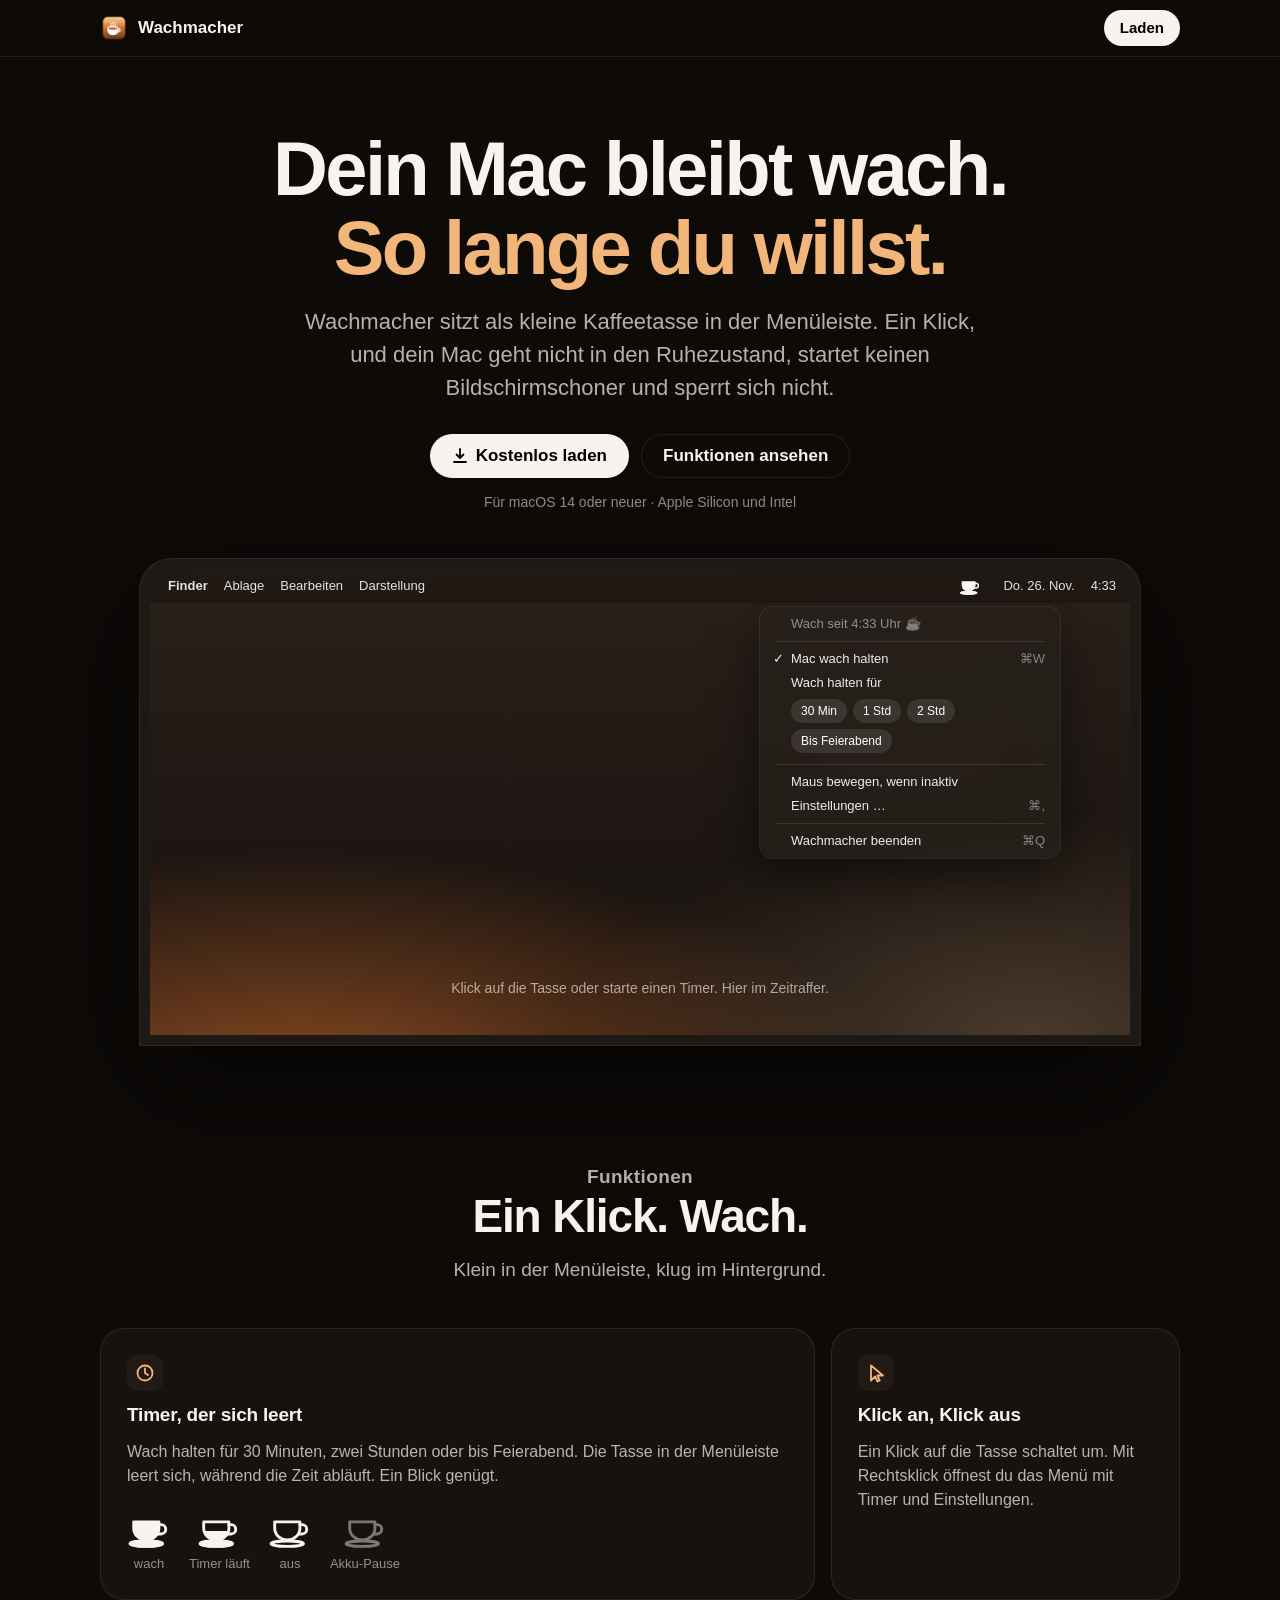
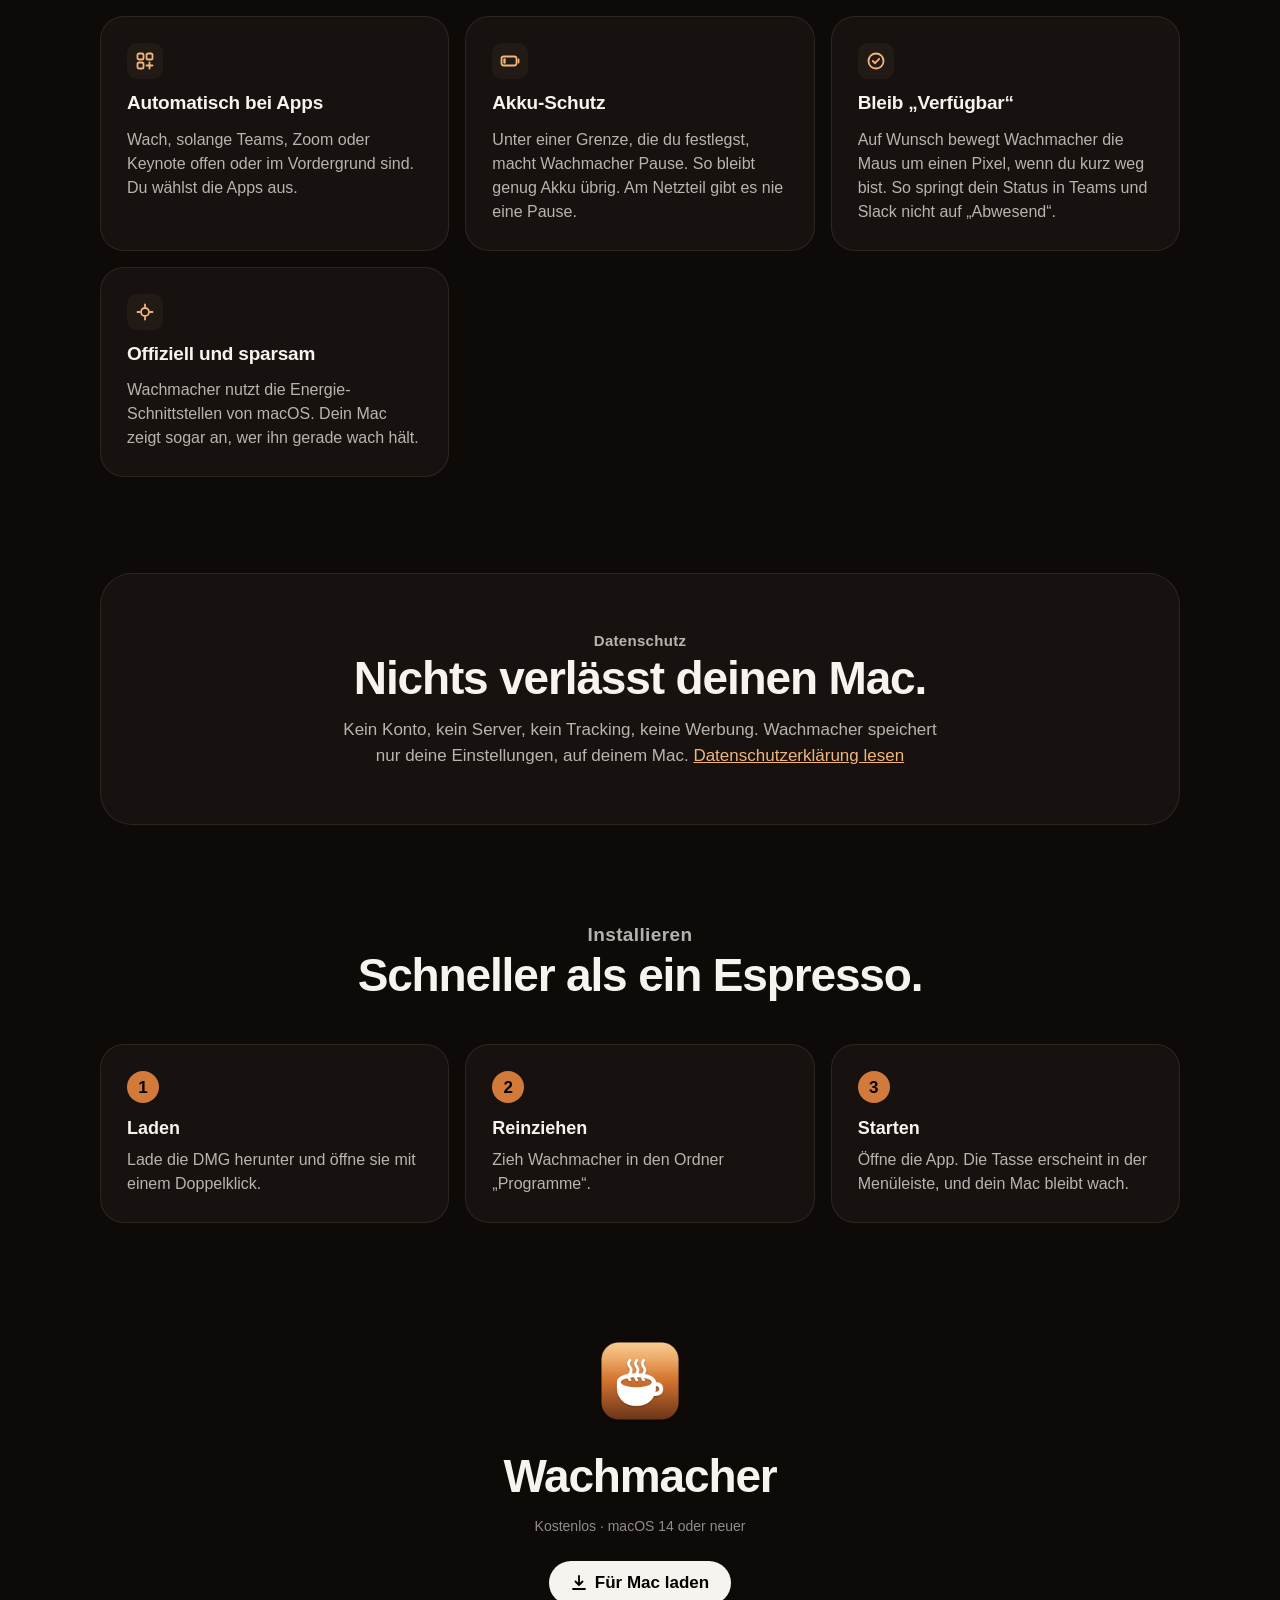
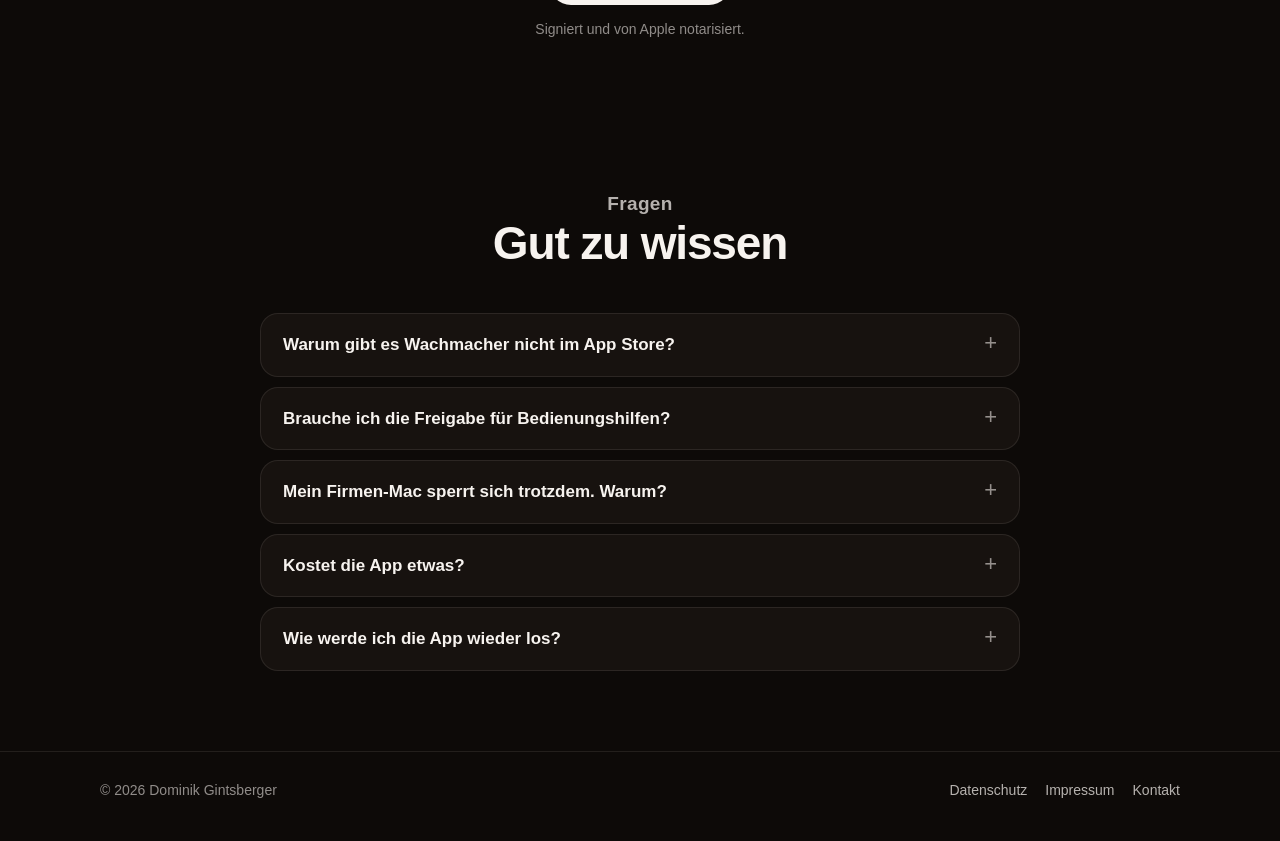
==== index.html @ 4bf49060 "feat: add notarized DMG release and website (#3) - scripts/release.sh: tests, universal build, Devel" ====
<!doctype html>
<html lang="de">
<head>
  <meta charset="utf-8">
  <meta name="viewport" content="width=device-width, initial-scale=1">
  <title>Wachmacher</title>
  <meta name="description" content="Wachmacher hält deinen Mac wach: kein Bildschirmschoner, keine Sperre. Mit Timer, Akku-Schutz und automatisch bei Teams, Zoom oder Keynote.">
  <meta property="og:title" content="Wachmacher">
  <meta property="og:description" content="Dein Mac bleibt wach. Kostenlos für macOS.">
  <meta property="og:image" content="assets/icon-512.png">
  <meta name="theme-color" content="#0d0a08">
  <link rel="icon" href="assets/icon-64.png">
  <link rel="apple-touch-icon" href="assets/icon-180.png">
  <link rel="stylesheet" href="style.css">
</head>
<body>
  <nav class="nav" aria-label="Hauptnavigation">
    <div class="wrap">
      <a class="brand" href="#top"><img src="assets/icon-64.png" alt=""> Wachmacher</a>
      <a class="button small" href="download.html">Laden</a>
    </div>
  </nav>

  <main id="top">
    <header class="hero">
      <div class="wrap">
        <h1>Dein Mac bleibt wach.<br><span>So lange du willst.</span></h1>
        <p class="lead">Wachmacher sitzt als kleine Kaffeetasse in der Menüleiste. Ein Klick, und dein Mac geht nicht in den Ruhezustand, startet keinen Bildschirmschoner und sperrt sich nicht.</p>
        <div class="cta">
          <a class="button" href="download.html">
            <svg width="16" height="16" viewBox="0 0 16 16" aria-hidden="true"><path d="M8 1v9m0 0L4.5 6.5M8 10l3.5-3.5M2 14h12" stroke="currentColor" stroke-width="1.8" fill="none" stroke-linecap="round" stroke-linejoin="round"/></svg>
            Kostenlos laden
          </a>
          <a class="button secondary" href="#funktionen">Funktionen ansehen</a>
        </div>
        <p class="meta">Für macOS 14 oder neuer · Apple Silicon und Intel</p>

        <div class="screen" aria-label="Vorschau: Wachmacher in der Menüleiste eines Mac">
          <div class="menubar">
            <div class="left" aria-hidden="true"><b>Finder</b><span class="hide-sm">Ablage</span><span class="hide-sm">Bearbeiten</span><span class="hide-sm">Darstellung</span></div>
            <div class="right">
              <button class="cup-button" id="cup" type="button" aria-label="Wachmacher ein- oder ausschalten" aria-pressed="true">
                <svg width="22" height="18" viewBox="0 0 24 20" aria-hidden="true">
                  <defs><clipPath id="cup-clip"><rect class="cup-level" id="cup-level" x="0" y="0" width="24" height="20"/></clipPath></defs>
                  <g fill="none" stroke="currentColor" stroke-width="1.6" stroke-linejoin="round" stroke-linecap="round">
                    <path d="M3.5 5.5h14V9a7 6.5 0 0 1-14 0z"/><path d="M17.5 7h1.2a2.6 2.6 0 0 1 0 5.2h-1.8"/><ellipse cx="10.5" cy="17.6" rx="9" ry="1.5"/>
                  </g>
                  <g id="cup-fill" fill="currentColor">
                    <path clip-path="url(#cup-clip)" d="M3.5 5.5h14V9a7 6.5 0 0 1-14 0z"/><ellipse cx="10.5" cy="17.6" rx="9.8" ry="2.3"/>
                  </g>
                </svg>
              </button>
              <span class="hide-sm" aria-hidden="true">Do. 26. Nov.</span><span aria-hidden="true" id="clock">9:41</span>
            </div>
          </div>

          <div class="mac-menu" role="group" aria-label="Menü von Wachmacher">
            <div class="row status" id="status" role="status">Wach seit 9:41 Uhr ☕️</div>
            <hr>
            <button class="row" type="button" id="toggle"><span class="check" id="toggle-check">✓</span>Mac wach halten<span class="key">⌘W</span></button>
            <div class="row sub">Wach halten für</div>
            <div class="chips">
              <button class="chip" type="button" data-minutes="30">30 Min</button>
              <button class="chip" type="button" data-minutes="60">1 Std</button>
              <button class="chip" type="button" data-minutes="120">2 Std</button>
              <button class="chip" type="button" data-minutes="0">Bis Feierabend</button>
            </div>
            <hr>
            <button class="row" type="button" id="mouse"><span class="check" id="mouse-check"></span>Maus bewegen, wenn inaktiv</button>
            <button class="row" type="button" id="settings"><span class="check"></span>Einstellungen …<span class="key">⌘,</span></button>
            <hr>
            <button class="row" type="button" id="quit"><span class="check"></span>Wachmacher beenden<span class="key">⌘Q</span></button>
          </div>

          <p class="desk-hint">Klick auf die Tasse oder starte einen Timer. Hier im Zeitraffer.</p>
        </div>
      </div>
    </header>

    <section id="funktionen">
      <div class="wrap">
        <div class="section-head">
          <p class="eyebrow">Funktionen</p>
          <h2>Ein Klick. Wach.</h2>
          <p>Klein in der Menüleiste, klug im Hintergrund.</p>
        </div>

        <div class="grid">
          <article class="card wide">
            <div class="icon" aria-hidden="true"><svg width="20" height="20" viewBox="0 0 20 20" fill="none" stroke="currentColor" stroke-width="1.8" stroke-linecap="round"><circle cx="10" cy="10" r="7.5"/><path d="M10 5.5V10l3 2"/></svg></div>
            <h3>Timer, der sich leert</h3>
            <p>Wach halten für 30 Minuten, zwei Stunden oder bis Feierabend. Die Tasse in der Menüleiste leert sich, während die Zeit abläuft. Ein Blick genügt.</p>
            <div class="cups" aria-hidden="true">
              <figure><svg width="44" height="36" viewBox="0 0 24 20"><use href="#cup-outline"/><g fill="currentColor"><path d="M3.5 5.5h14V9a7 6.5 0 0 1-14 0z"/><ellipse cx="10.5" cy="17.6" rx="9.8" ry="2.3"/></g></svg><figcaption>wach</figcaption></figure>
              <figure><svg width="44" height="36" viewBox="0 0 24 20"><use href="#cup-outline"/><g fill="currentColor"><path clip-path="url(#half)" d="M3.5 5.5h14V9a7 6.5 0 0 1-14 0z"/><ellipse cx="10.5" cy="17.6" rx="9.8" ry="2.3"/></g></svg><figcaption>Timer läuft</figcaption></figure>
              <figure><svg width="44" height="36" viewBox="0 0 24 20"><use href="#cup-outline"/></svg><figcaption>aus</figcaption></figure>
              <figure><svg width="44" height="36" viewBox="0 0 24 20" opacity=".45"><use href="#cup-outline"/></svg><figcaption>Akku-Pause</figcaption></figure>
            </div>
          </article>
          <article class="card">
            <div class="icon" aria-hidden="true"><svg width="20" height="20" viewBox="0 0 20 20" fill="none" stroke="currentColor" stroke-width="1.8" stroke-linecap="round" stroke-linejoin="round"><path d="M5 2.5v15l4-4 2.5 5 2.2-1-2.4-5H17z"/></svg></div>
            <h3>Klick an, Klick aus</h3>
            <p>Ein Klick auf die Tasse schaltet um. Mit Rechtsklick öffnest du das Menü mit Timer und Einstellungen.</p>
          </article>
          <article class="card">
            <div class="icon" aria-hidden="true"><svg width="20" height="20" viewBox="0 0 20 20" fill="none" stroke="currentColor" stroke-width="1.8"><rect x="2.5" y="2.5" width="6" height="6" rx="1.6"/><rect x="11.5" y="2.5" width="6" height="6" rx="1.6"/><rect x="2.5" y="11.5" width="6" height="6" rx="1.6"/><path d="M14.5 11.5v6M11.5 14.5h6" stroke-linecap="round"/></svg></div>
            <h3>Automatisch bei Apps</h3>
            <p>Wach, solange Teams, Zoom oder Keynote offen oder im Vordergrund sind. Du wählst die Apps aus.</p>
          </article>
          <article class="card">
            <div class="icon" aria-hidden="true"><svg width="20" height="20" viewBox="0 0 20 20" fill="none" stroke="currentColor" stroke-width="1.8" stroke-linecap="round"><rect x="1.5" y="5.5" width="15" height="9" rx="2.2"/><path d="M18.5 8.5v3"/><path d="M4.5 8.5v3" stroke-width="2.4"/></svg></div>
            <h3>Akku-Schutz</h3>
            <p>Unter einer Grenze, die du festlegst, macht Wachmacher Pause. So bleibt genug Akku übrig. Am Netzteil gibt es nie eine Pause.</p>
          </article>
          <article class="card">
            <div class="icon" aria-hidden="true"><svg width="20" height="20" viewBox="0 0 20 20" fill="none" stroke="currentColor" stroke-width="1.8" stroke-linecap="round"><circle cx="10" cy="10" r="7.5"/><path d="m6.8 10 2.2 2.2 4.2-4.4"/></svg></div>
            <h3>Bleib „Verfügbar“</h3>
            <p>Auf Wunsch bewegt Wachmacher die Maus um einen Pixel, wenn du kurz weg bist. So springt dein Status in Teams und Slack nicht auf „Abwesend“.</p>
          </article>
          <article class="card">
            <div class="icon" aria-hidden="true"><svg width="20" height="20" viewBox="0 0 20 20" fill="none" stroke="currentColor" stroke-width="1.8" stroke-linecap="round"><path d="M10 2.5v2M10 15.5v2M2.5 10h2M15.5 10h2"/><circle cx="10" cy="10" r="4"/></svg></div>
            <h3>Offiziell und sparsam</h3>
            <p>Wachmacher nutzt die Energie-Schnittstellen von macOS. Dein Mac zeigt sogar an, wer ihn gerade wach hält.</p>
          </article>
        </div>
      </div>
    </section>

    <section>
      <div class="wrap">
        <div class="privacy">
          <p class="eyebrow">Datenschutz</p>
          <h2>Nichts verlässt deinen Mac.</h2>
          <p>Kein Konto, kein Server, kein Tracking, keine Werbung. Wachmacher speichert nur deine Einstellungen, auf deinem Mac. <a href="datenschutz.html">Datenschutzerklärung lesen</a></p>
        </div>
      </div>
    </section>

    <section id="download">
      <div class="wrap">
        <div class="section-head">
          <p class="eyebrow">Installieren</p>
          <h2>Schneller als ein Espresso.</h2>
        </div>
        <ol class="steps">
          <li><h3>Laden</h3><p>Lade die DMG herunter und öffne sie mit einem Doppelklick.</p></li>
          <li><h3>Reinziehen</h3><p>Zieh Wachmacher in den Ordner „Programme“.</p></li>
          <li><h3>Starten</h3><p>Öffne die App. Die Tasse erscheint in der Menüleiste, und dein Mac bleibt wach.</p></li>
        </ol>
        <div class="final">
          <img src="assets/icon-512.png" alt="Wachmacher App-Symbol" width="96" height="96">
          <h2>Wachmacher</h2>
          <p class="meta" style="margin:0 0 24px">Kostenlos · macOS 14 oder neuer</p>
          <a class="button" href="download.html">
            <svg width="16" height="16" viewBox="0 0 16 16" aria-hidden="true"><path d="M8 1v9m0 0L4.5 6.5M8 10l3.5-3.5M2 14h12" stroke="currentColor" stroke-width="1.8" fill="none" stroke-linecap="round" stroke-linejoin="round"/></svg>
            Für Mac laden
          </a>
          <p class="meta">Signiert und von Apple notarisiert.</p>
        </div>
      </div>
    </section>

    <section>
      <div class="wrap faq">
        <div class="section-head"><p class="eyebrow">Fragen</p><h2>Gut zu wissen</h2></div>
        <details>
          <summary>Warum gibt es Wachmacher nicht im App Store?</summary>
          <p>Damit sich die Maus bewegen kann, braucht Wachmacher die Freigabe unter Bedienungshilfen. Apps aus dem Mac App Store dürfen das nicht. Deshalb gibt es Wachmacher direkt hier. Die App ist mit einer Developer ID signiert und von Apple auf Schadsoftware geprüft (notarisiert). Sie öffnet sich ohne Warnung.</p>
        </details>
        <details>
          <summary>Brauche ich die Freigabe für Bedienungshilfen?</summary>
          <p>Nur für „Maus bewegen, wenn inaktiv“. Ohne diese Option kommt Wachmacher ganz ohne Berechtigungen aus. Dein Mac bleibt trotzdem wach.</p>
        </details>
        <details>
          <summary>Mein Firmen-Mac sperrt sich trotzdem. Warum?</summary>
          <p>Manche Firmen schreiben die Bildschirmsperre über eine zentrale Verwaltung (MDM) vor. Solche Richtlinien kann und soll Wachmacher nicht umgehen.</p>
        </details>
        <details>
          <summary>Kostet die App etwas?</summary>
          <p>Nein. Wachmacher ist kostenlos, ohne Werbung, und der Quellcode ist offen auf <a href="https://github.com/iamginsley/wachmacher">GitHub</a>.</p>
        </details>
        <details>
          <summary>Wie werde ich die App wieder los?</summary>
          <p>Beende sie per Rechtsklick auf die Tasse und zieh sie aus „Programme“ in den Papierkorb. Wenn du „Beim Anmelden starten“ eingeschaltet hattest, entfernt macOS den Eintrag automatisch.</p>
        </details>
      </div>
    </section>
  </main>

  <footer>
    <div class="wrap">
      <span>© 2026 Dominik Gintsberger</span>
      <span><a href="datenschutz.html">Datenschutz</a><a href="impressum.html">Impressum</a><a href="mailto:dominik.gintsberger@outlook.de">Kontakt</a></span>
    </div>
  </footer>

  <!-- Shared cup outline and the half-full clip for the feature card -->
  <svg width="0" height="0" style="position:absolute" aria-hidden="true">
    <defs>
      <g id="cup-outline" fill="none" stroke="currentColor" stroke-width="1.6" stroke-linejoin="round" stroke-linecap="round">
        <path d="M3.5 5.5h14V9a7 6.5 0 0 1-14 0z"/><path d="M17.5 7h1.2a2.6 2.6 0 0 1 0 5.2h-1.8"/><ellipse cx="10.5" cy="17.6" rx="9" ry="1.5"/>
      </g>
      <clipPath id="half"><rect x="0" y="10.5" width="24" height="10"/></clipPath>
    </defs>
  </svg>

  <script>
    // Demo of the menu bar item. Timers run in fast motion: every timer takes DEMO_SECONDS.
    const DEMO_SECONDS = 20;
    const CUP_TOP = 5.5, CUP_BOTTOM = 15.5;
    const $ = (id) => document.getElementById(id);
    const time = (date) => date.toLocaleTimeString("de-AT", { hour: "numeric", minute: "2-digit" });

    let state = { mode: "on", since: new Date() };
    let timerHandle = null;

    function setLevel(level) {
      const y = CUP_BOTTOM - (CUP_BOTTOM - CUP_TOP + 1) * level;
      $("cup-level").setAttribute("y", y);
      $("cup-level").setAttribute("height", 20 - y);
    }

    function render() {
      const on = state.mode !== "off";
      $("cup-fill").style.display = on ? "" : "none";
      $("cup").setAttribute("aria-pressed", String(on));
      $("toggle-check").textContent = on ? "✓" : "";
      if (state.mode === "off") {
        $("status").textContent = "Aus – der Mac darf schlafen 💤";
      } else if (state.mode === "on") {
        setLevel(1);
        $("status").textContent = `Wach seit ${time(state.since)} Uhr ☕️`;
      } else {
        const elapsed = (Date.now() - state.started) / 1000 / DEMO_SECONDS;
        const fraction = Math.max(0, 1 - elapsed);
        if (fraction === 0) { stop(); return; }
        const steps = 8;
        setLevel(Math.max(1 / steps, Math.ceil(fraction * steps) / steps));
        const minutes = Math.max(1, Math.ceil(state.minutes * fraction));
        const hours = Math.floor(minutes / 60), rest = minutes % 60;
        const left = hours === 0 ? `${rest} Min` : rest === 0 ? `${hours} Std` : `${hours} Std ${rest} Min`;
        $("status").textContent = `Wach bis ${time(state.end)} Uhr · noch ${left}`;
      }
    }

    function stop() {
      clearInterval(timerHandle);
      state = { mode: "off" };
      render();
    }

    function startUnlimited() {
      clearInterval(timerHandle);
      state = { mode: "on", since: new Date() };
      render();
    }

    function startTimer(minutes) {
      const now = new Date();
      if (minutes === 0) { // until 17:00, or two hours when it is already past
        const end = new Date(now); end.setHours(17, 0, 0, 0);
        minutes = end > now ? Math.round((end - now) / 60000) : 120;
      }
      clearInterval(timerHandle);
      state = { mode: "timer", minutes, started: Date.now(), end: new Date(now.getTime() + minutes * 60000) };
      render();
      timerHandle = setInterval(render, 250);
    }

    const toggle = () => (state.mode === "off" ? startUnlimited() : stop());
    $("cup").addEventListener("click", toggle);
    $("toggle").addEventListener("click", toggle);
    document.querySelectorAll(".chip").forEach((chip) =>
      chip.addEventListener("click", () => startTimer(Number(chip.dataset.minutes))));
    $("mouse").addEventListener("click", () => {
      const check = $("mouse-check");
      check.textContent = check.textContent ? "" : "✓";
    });
    const tease = (text) => () => { $("status").textContent = text; setTimeout(render, 1800); };
    $("settings").addEventListener("click", tease("Die Einstellungen gibt’s in der echten App 😉"));
    $("quit").addEventListener("click", tease("Hier geblieben, es ist noch Kaffee da ☕️"));

    $("clock").textContent = time(new Date());
    render();
  </script>
</body>
</html>
---- style.css ----
/* Wachmacher website. Dark espresso with caramel, the colors of the app icon. */

:root {
  color-scheme: dark;
  --bg: #0d0a08;
  --surface: #17120f;
  --surface-2: #211a15;
  --line: rgba(255, 240, 225, 0.09);
  --text: #f7f3ef;
  --text-2: rgba(247, 243, 239, 0.72);  /* 12.6:1 on --bg */
  --text-3: rgba(247, 243, 239, 0.56);  /* 7.9:1 on --bg */
  --caramel: #d27a3a;                   /* badges with black text, 7.1:1 */
  --caramel-light: #f2b67a;             /* 11.2:1 on --bg, for text */
  --radius: 24px;
  --max: 1080px;
  font-family: -apple-system, BlinkMacSystemFont, "SF Pro Text", "Helvetica Neue", Helvetica, Arial, sans-serif;
  -webkit-font-smoothing: antialiased;
}

* { box-sizing: border-box; }
html { scroll-behavior: smooth; }
@media (prefers-reduced-motion: reduce) { html { scroll-behavior: auto; } }

body { margin: 0; background: var(--bg); color: var(--text); font-size: 17px; line-height: 1.5; }
a { color: var(--caramel-light); }
img { max-width: 100%; display: block; }
.wrap { width: min(var(--max), 100% - 32px); margin-inline: auto; }

/* Navigation */
.nav {
  position: sticky; top: 0; z-index: 10;
  backdrop-filter: saturate(160%) blur(18px); -webkit-backdrop-filter: saturate(160%) blur(18px);
  background: rgba(13, 10, 8, 0.72); border-bottom: 1px solid var(--line);
}
.nav .wrap { display: flex; align-items: center; justify-content: space-between; height: 56px; }
.brand { display: flex; align-items: center; gap: 10px; color: var(--text); text-decoration: none; font-weight: 600; }
.brand img { width: 28px; height: 28px; }

.button {
  display: inline-flex; align-items: center; justify-content: center; gap: 8px;
  min-height: 44px; padding: 0 22px; border-radius: 999px; border: 0; font: inherit;
  background: var(--text); color: #000; font-weight: 600; text-decoration: none; cursor: pointer;
  transition: transform 0.15s ease, background 0.15s ease;
}
.button:hover { background: #fff; transform: scale(1.03); }
.button:active { transform: scale(0.97); }
.button:focus-visible { outline: 3px solid var(--caramel-light); outline-offset: 3px; }
.button.small { min-height: 36px; padding: 0 16px; font-size: 15px; }
.button.secondary { background: transparent; color: var(--text); box-shadow: inset 0 0 0 1px var(--line); }
.button.secondary:hover { background: var(--surface-2); }

/* Hero */
.hero { padding: 72px 0 32px; text-align: center; }
.hero h1 { font-size: clamp(40px, 7vw, 76px); line-height: 1.04; letter-spacing: -0.035em; margin: 0 0 18px; font-weight: 700; }
.hero h1 span { color: var(--caramel-light); }
.hero p.lead { font-size: clamp(18px, 2.2vw, 22px); color: var(--text-2); max-width: 680px; margin: 0 auto 30px; }
.cta { display: flex; gap: 12px; justify-content: center; flex-wrap: wrap; }
.meta { color: var(--text-3); font-size: 14px; margin-top: 14px; }

/* Demo: a desktop with the menu bar and Wachmacher's menu */
.screen {
  position: relative; margin: 56px auto 0; max-width: 980px; aspect-ratio: 16 / 7.6;
  border-radius: 22px 22px 0 0; overflow: hidden; text-align: left;
  background:
    radial-gradient(110% 90% at 15% 110%, #8a4a22 0%, transparent 55%),
    radial-gradient(80% 80% at 90% 100%, #4a3a2c 0%, transparent 60%),
    linear-gradient(180deg, #2b211b 0%, #140f0c 100%);
  box-shadow: 0 0 0 10px #1d1915, 0 0 0 11px #2e2924, 0 40px 120px rgba(0, 0, 0, 0.6);
}
.menubar {
  position: absolute; inset: 0 0 auto 0; height: 34px; display: flex; justify-content: space-between;
  align-items: center; padding: 0 14px 0 18px; font-size: 13px; color: rgba(255, 255, 255, 0.88);
  background: rgba(22, 16, 12, 0.4); backdrop-filter: blur(20px); -webkit-backdrop-filter: blur(20px);
}
.menubar .left, .menubar .right { display: flex; gap: 16px; align-items: center; }
.menubar .left b { font-weight: 700; }

.cup-button {
  display: grid; place-items: center; width: 34px; height: 26px; border-radius: 6px;
  border: 0; background: transparent; color: #fff; cursor: pointer; padding: 0;
}
.cup-button:hover, .cup-button.pressed { background: rgba(255, 255, 255, 0.16); }
.cup-button:focus-visible { outline: 2px solid var(--caramel-light); outline-offset: 1px; }
.cup-button.paused { opacity: 0.5; }
.cup-level { transition: y 0.6s ease, height 0.6s ease; }

.mac-menu {
  position: absolute; top: 38px; right: 70px; width: 300px; padding: 5px;
  border-radius: 12px; font-size: 13px; color: rgba(255, 255, 255, 0.92);
  background: rgba(38, 32, 28, 0.78); backdrop-filter: blur(30px) saturate(150%);
  -webkit-backdrop-filter: blur(30px) saturate(150%);
  box-shadow: 0 0 0 0.5px rgba(255, 255, 255, 0.18), 0 18px 50px rgba(0, 0, 0, 0.5);
}
.mac-menu .row {
  display: flex; align-items: center; gap: 6px; width: 100%; min-height: 24px; padding: 2px 10px 2px 6px;
  border: 0; border-radius: 6px; background: none; color: inherit; font: inherit; text-align: left;
}
.mac-menu button.row { cursor: pointer; }
.mac-menu button.row:hover, .mac-menu button.row:focus-visible { background: #2f6fe0; color: #fff; outline: none; }
.mac-menu .check { width: 14px; flex: none; text-align: center; }
.mac-menu .status { color: rgba(255, 255, 255, 0.5); font-variant-numeric: tabular-nums; padding-left: 26px; }
.mac-menu .key { margin-left: auto; color: rgba(255, 255, 255, 0.45); }
.mac-menu button.row:hover .key { color: rgba(255, 255, 255, 0.8); }
.mac-menu hr { border: 0; height: 1px; background: rgba(255, 255, 255, 0.1); margin: 5px 10px; }
.mac-menu .sub { padding-left: 26px; }
.mac-menu .chips { display: flex; gap: 6px; flex-wrap: wrap; padding: 4px 10px 6px 26px; }
.mac-menu .chip {
  border: 0; border-radius: 999px; padding: 3px 10px; font: inherit; font-size: 12px; cursor: pointer;
  background: rgba(255, 255, 255, 0.1); color: #fff; min-height: 24px;
}
.mac-menu .chip:hover, .mac-menu .chip:focus-visible { background: #2f6fe0; outline: none; }

.desk-hint { position: absolute; bottom: 22px; left: 0; right: 0; text-align: center; color: rgba(255, 255, 255, 0.6); font-size: 14px; }

/* Sections */
section { padding: 96px 0 0; }
.section-head { text-align: center; max-width: 680px; margin: 0 auto 44px; }
.eyebrow { color: var(--caramel-light); font-weight: 600; font-size: 15px; letter-spacing: 0.02em; margin: 0 0 8px; }
h2 { font-size: clamp(30px, 4.4vw, 46px); line-height: 1.1; letter-spacing: -0.025em; margin: 0 0 14px; }
.section-head p { color: var(--text-2); margin: 0; font-size: 19px; }

.grid { display: grid; grid-template-columns: repeat(3, 1fr); gap: 16px; }
.card { background: var(--surface); border: 1px solid var(--line); border-radius: var(--radius); padding: 26px; display: flex; flex-direction: column; gap: 10px; }
.card h3 { margin: 0; font-size: 19px; letter-spacing: -0.01em; }
.card p { margin: 0; color: var(--text-2); font-size: 16px; }
.card .icon { width: 36px; height: 36px; border-radius: 10px; display: grid; place-items: center; background: var(--surface-2); color: var(--caramel-light); }
.card.wide { grid-column: span 2; }
.cups { display: flex; gap: 18px; margin-top: auto; padding-top: 14px; color: var(--text); flex-wrap: wrap; }
.cups figure { margin: 0; display: grid; justify-items: center; gap: 6px; }
.cups figcaption { font-size: 13px; color: var(--text-3); }

.steps { counter-reset: step; display: grid; grid-template-columns: repeat(3, 1fr); gap: 16px; padding: 0; margin: 0; }
.steps li { list-style: none; background: var(--surface); border: 1px solid var(--line); border-radius: var(--radius); padding: 26px; }
.steps li::before {
  counter-increment: step; content: counter(step);
  display: grid; place-items: center; width: 32px; height: 32px; border-radius: 50%;
  background: var(--caramel); color: #000; font-weight: 700; margin-bottom: 12px;
}
.steps h3 { margin: 0 0 6px; font-size: 18px; }
.steps p { margin: 0; color: var(--text-2); font-size: 16px; }

.privacy { text-align: center; background: var(--surface); border: 1px solid var(--line); border-radius: 32px; padding: 56px 24px; }
.privacy p { color: var(--text-2); max-width: 620px; margin: 0 auto; }

details { background: var(--surface); border: 1px solid var(--line); border-radius: 18px; padding: 0 22px; margin-bottom: 10px; }
summary { cursor: pointer; padding: 18px 0; font-weight: 600; list-style: none; display: flex; justify-content: space-between; gap: 16px; }
summary::-webkit-details-marker { display: none; }
summary::after { content: "+"; color: var(--text-3); font-weight: 400; font-size: 22px; line-height: 1; }
details[open] summary::after { content: "−"; }
details p { margin: 0 0 18px; color: var(--text-2); }
.faq { max-width: 760px; margin: 0 auto; }

.final { text-align: center; padding: 110px 0 40px; }
.final img { width: 96px; height: 96px; margin: 0 auto 22px; }

footer { border-top: 1px solid var(--line); margin-top: 80px; padding: 28px 0 40px; color: var(--text-3); font-size: 14px; }
footer .wrap { display: flex; justify-content: space-between; gap: 16px; flex-wrap: wrap; }
footer a { color: var(--text-2); text-decoration: none; margin-left: 18px; }
footer a:hover { color: var(--text); }

/* Legal pages */
.legal { max-width: 760px; padding: 56px 0 0; }
.legal h1 { font-size: 40px; letter-spacing: -0.02em; margin: 0 0 6px; }
.legal h2 { font-size: 24px; margin: 36px 0 10px; }
.legal p, .legal li { color: var(--text-2); }

/* Download page */
.download { max-width: 860px; padding: 56px 0 0; }
.dl-card { background: var(--surface); border: 1px solid var(--line); border-radius: 32px; padding: 48px 32px; text-align: center; outline: none; }
.dl-card h1 { font-size: clamp(32px, 5vw, 44px); letter-spacing: -0.03em; margin: 18px 0 6px; }
.dl-icon { margin: 0 auto; filter: drop-shadow(0 18px 40px rgba(210, 122, 58, 0.3)); }
.dl-meta { color: var(--text-2); margin: 0 0 26px; font-variant-numeric: tabular-nums; }
.dl-status { color: var(--text-2); margin: 14px 0 0; }
.dl-status:empty { display: none; }
.button.large { min-height: 52px; padding: 0 30px; font-size: 18px; }
.button.disabled { background: var(--surface-2); color: var(--text-2); cursor: default; transform: none; }
.dl-facts { list-style: none; padding: 0; margin: 40px 0 0; display: grid; grid-template-columns: repeat(3, 1fr); gap: 16px; text-align: left; }
.dl-facts li { display: flex; gap: 12px; align-items: flex-start; color: var(--text-2); font-size: 15px; }
.dl-facts svg { flex: none; color: var(--caramel-light); margin-top: 2px; }
.dl-facts b { color: var(--text); font-weight: 600; }

.install { list-style: none; padding: 0; margin: 36px 0 0; display: grid; grid-template-columns: repeat(3, 1fr); gap: 16px; counter-reset: step; }
.install li { background: var(--surface-2); border-radius: 22px; padding: 22px 18px; text-align: left; }
.install h2 { font-size: 17px; margin: 14px 0 6px; letter-spacing: 0; }
.install h2::before { counter-increment: step; content: counter(step) ". "; color: var(--caramel-light); }
.install p { margin: 0; color: var(--text-2); font-size: 15px; }
.step-art { display: grid; place-items: center; height: 84px; background: var(--bg); border-radius: 14px; color: var(--text); }
.hints { margin-top: 28px; text-align: left; display: grid; gap: 10px; }
.hints p { margin: 0; color: var(--text-2); font-size: 15px; }
.hints b { color: var(--text); }

.dl-notes { padding: 40px 0 0; }
.dl-notes h2 { font-size: 24px; margin: 0 0 10px; }
.dl-notes p, .dl-notes li { color: var(--text-2); }
.dl-more { padding: 32px 0 0; color: var(--text-3); font-size: 15px; text-align: center; }
.dl-more p { margin: 0 0 8px; }
.dl-checksum code { font-family: ui-monospace, "SF Mono", Menlo, monospace; font-size: 12px; word-break: break-all; color: var(--text-2); }

@media (max-width: 860px) {
  .grid, .steps, .dl-facts, .install { grid-template-columns: 1fr; }
  .card.wide { grid-column: auto; }
  .screen { aspect-ratio: auto; height: 440px; border-radius: 16px 16px 0 0; }
  .menubar .hide-sm { display: none; }
  .mac-menu { right: 12px; left: 12px; width: auto; }
  .dl-card { padding: 36px 20px; }
}

@media (prefers-reduced-motion: reduce) {
  .cup-level { transition: none; }
}
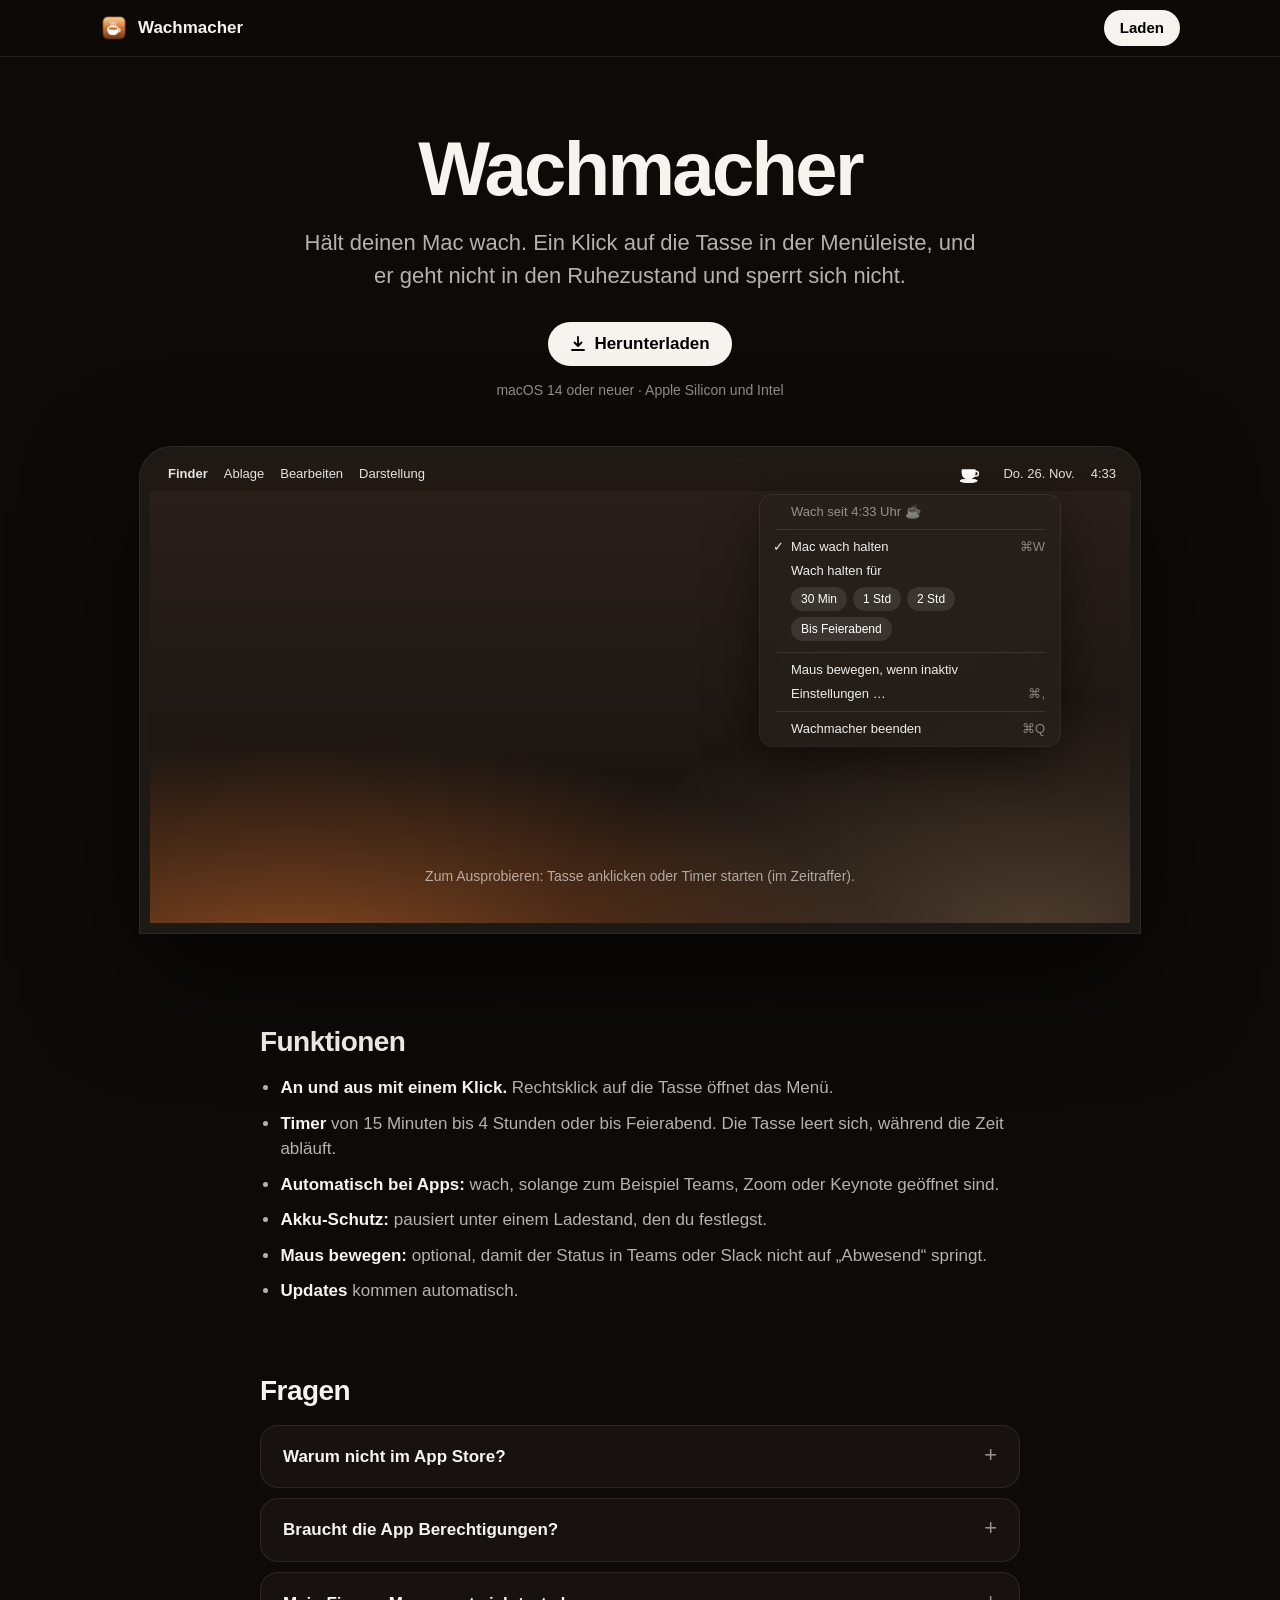
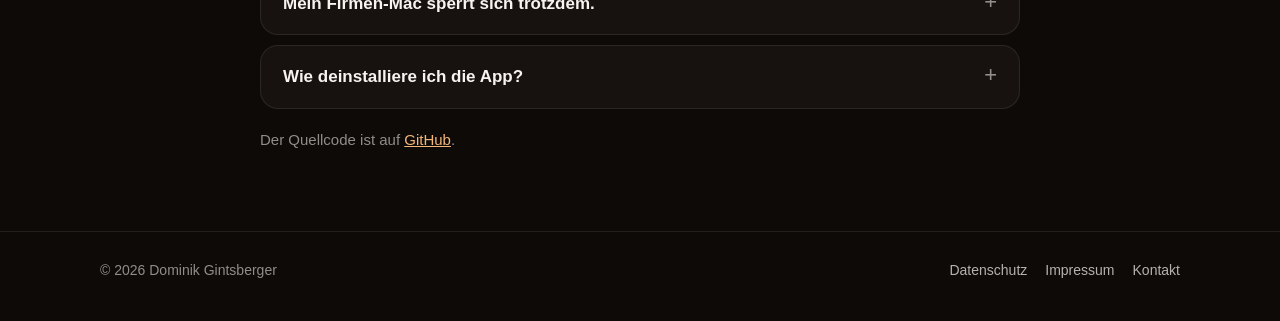
==== commit bf5ebd18: "chore: make the landing page plain (#5) Drop the marketing sections (privacy teaser, install steps, " ====
--- a/index.html
+++ b/index.html
@@ -4,9 +4,9 @@
   <meta charset="utf-8">
   <meta name="viewport" content="width=device-width, initial-scale=1">
   <title>Wachmacher</title>
-  <meta name="description" content="Wachmacher hält deinen Mac wach: kein Bildschirmschoner, keine Sperre. Mit Timer, Akku-Schutz und automatisch bei Teams, Zoom oder Keynote.">
+  <meta name="description" content="Wachmacher hält deinen Mac wach. Menüleisten-App für macOS mit Timer, Akku-Schutz und App-Auslösern.">
   <meta property="og:title" content="Wachmacher">
-  <meta property="og:description" content="Dein Mac bleibt wach. Kostenlos für macOS.">
+  <meta property="og:description" content="Hält deinen Mac wach. Für macOS 14 oder neuer.">
   <meta property="og:image" content="assets/icon-512.png">
   <meta name="theme-color" content="#0d0a08">
   <link rel="icon" href="assets/icon-64.png">
@@ -24,16 +24,15 @@
   <main id="top">
     <header class="hero">
       <div class="wrap">
-        <h1>Dein Mac bleibt wach.<br><span>So lange du willst.</span></h1>
-        <p class="lead">Wachmacher sitzt als kleine Kaffeetasse in der Menüleiste. Ein Klick, und dein Mac geht nicht in den Ruhezustand, startet keinen Bildschirmschoner und sperrt sich nicht.</p>
+        <h1>Wachmacher</h1>
+        <p class="lead">Hält deinen Mac wach. Ein Klick auf die Tasse in der Menüleiste, und er geht nicht in den Ruhezustand und sperrt sich nicht.</p>
         <div class="cta">
           <a class="button" href="download.html">
             <svg width="16" height="16" viewBox="0 0 16 16" aria-hidden="true"><path d="M8 1v9m0 0L4.5 6.5M8 10l3.5-3.5M2 14h12" stroke="currentColor" stroke-width="1.8" fill="none" stroke-linecap="round" stroke-linejoin="round"/></svg>
-            Kostenlos laden
+            Herunterladen
           </a>
-          <a class="button secondary" href="#funktionen">Funktionen ansehen</a>
         </div>
-        <p class="meta">Für macOS 14 oder neuer · Apple Silicon und Intel</p>
+        <p class="meta">macOS 14 oder neuer · Apple Silicon und Intel</p>
 
         <div class="screen" aria-label="Vorschau: Wachmacher in der Menüleiste eines Mac">
           <div class="menubar">
@@ -67,122 +66,50 @@
             </div>
             <hr>
             <button class="row" type="button" id="mouse"><span class="check" id="mouse-check"></span>Maus bewegen, wenn inaktiv</button>
-            <button class="row" type="button" id="settings"><span class="check"></span>Einstellungen …<span class="key">⌘,</span></button>
+            <div class="row"><span class="check"></span>Einstellungen …<span class="key">⌘,</span></div>
             <hr>
-            <button class="row" type="button" id="quit"><span class="check"></span>Wachmacher beenden<span class="key">⌘Q</span></button>
+            <div class="row"><span class="check"></span>Wachmacher beenden<span class="key">⌘Q</span></div>
           </div>
 
-          <p class="desk-hint">Klick auf die Tasse oder starte einen Timer. Hier im Zeitraffer.</p>
+          <p class="desk-hint">Zum Ausprobieren: Tasse anklicken oder Timer starten (im Zeitraffer).</p>
         </div>
       </div>
     </header>
 
     <section id="funktionen">
-      <div class="wrap">
-        <div class="section-head">
-          <p class="eyebrow">Funktionen</p>
-          <h2>Ein Klick. Wach.</h2>
-          <p>Klein in der Menüleiste, klug im Hintergrund.</p>
-        </div>
-
-        <div class="grid">
-          <article class="card wide">
-            <div class="icon" aria-hidden="true"><svg width="20" height="20" viewBox="0 0 20 20" fill="none" stroke="currentColor" stroke-width="1.8" stroke-linecap="round"><circle cx="10" cy="10" r="7.5"/><path d="M10 5.5V10l3 2"/></svg></div>
-            <h3>Timer, der sich leert</h3>
-            <p>Wach halten für 30 Minuten, zwei Stunden oder bis Feierabend. Die Tasse in der Menüleiste leert sich, während die Zeit abläuft. Ein Blick genügt.</p>
-            <div class="cups" aria-hidden="true">
-              <figure><svg width="44" height="36" viewBox="0 0 24 20"><use href="#cup-outline"/><g fill="currentColor"><path d="M3.5 5.5h14V9a7 6.5 0 0 1-14 0z"/><ellipse cx="10.5" cy="17.6" rx="9.8" ry="2.3"/></g></svg><figcaption>wach</figcaption></figure>
-              <figure><svg width="44" height="36" viewBox="0 0 24 20"><use href="#cup-outline"/><g fill="currentColor"><path clip-path="url(#half)" d="M3.5 5.5h14V9a7 6.5 0 0 1-14 0z"/><ellipse cx="10.5" cy="17.6" rx="9.8" ry="2.3"/></g></svg><figcaption>Timer läuft</figcaption></figure>
-              <figure><svg width="44" height="36" viewBox="0 0 24 20"><use href="#cup-outline"/></svg><figcaption>aus</figcaption></figure>
-              <figure><svg width="44" height="36" viewBox="0 0 24 20" opacity=".45"><use href="#cup-outline"/></svg><figcaption>Akku-Pause</figcaption></figure>
-            </div>
-          </article>
-          <article class="card">
-            <div class="icon" aria-hidden="true"><svg width="20" height="20" viewBox="0 0 20 20" fill="none" stroke="currentColor" stroke-width="1.8" stroke-linecap="round" stroke-linejoin="round"><path d="M5 2.5v15l4-4 2.5 5 2.2-1-2.4-5H17z"/></svg></div>
-            <h3>Klick an, Klick aus</h3>
-            <p>Ein Klick auf die Tasse schaltet um. Mit Rechtsklick öffnest du das Menü mit Timer und Einstellungen.</p>
-          </article>
-          <article class="card">
-            <div class="icon" aria-hidden="true"><svg width="20" height="20" viewBox="0 0 20 20" fill="none" stroke="currentColor" stroke-width="1.8"><rect x="2.5" y="2.5" width="6" height="6" rx="1.6"/><rect x="11.5" y="2.5" width="6" height="6" rx="1.6"/><rect x="2.5" y="11.5" width="6" height="6" rx="1.6"/><path d="M14.5 11.5v6M11.5 14.5h6" stroke-linecap="round"/></svg></div>
-            <h3>Automatisch bei Apps</h3>
-            <p>Wach, solange Teams, Zoom oder Keynote offen oder im Vordergrund sind. Du wählst die Apps aus.</p>
-          </article>
-          <article class="card">
-            <div class="icon" aria-hidden="true"><svg width="20" height="20" viewBox="0 0 20 20" fill="none" stroke="currentColor" stroke-width="1.8" stroke-linecap="round"><rect x="1.5" y="5.5" width="15" height="9" rx="2.2"/><path d="M18.5 8.5v3"/><path d="M4.5 8.5v3" stroke-width="2.4"/></svg></div>
-            <h3>Akku-Schutz</h3>
-            <p>Unter einer Grenze, die du festlegst, macht Wachmacher Pause. So bleibt genug Akku übrig. Am Netzteil gibt es nie eine Pause.</p>
-          </article>
-          <article class="card">
-            <div class="icon" aria-hidden="true"><svg width="20" height="20" viewBox="0 0 20 20" fill="none" stroke="currentColor" stroke-width="1.8" stroke-linecap="round"><circle cx="10" cy="10" r="7.5"/><path d="m6.8 10 2.2 2.2 4.2-4.4"/></svg></div>
-            <h3>Bleib „Verfügbar“</h3>
-            <p>Auf Wunsch bewegt Wachmacher die Maus um einen Pixel, wenn du kurz weg bist. So springt dein Status in Teams und Slack nicht auf „Abwesend“.</p>
-          </article>
-          <article class="card">
-            <div class="icon" aria-hidden="true"><svg width="20" height="20" viewBox="0 0 20 20" fill="none" stroke="currentColor" stroke-width="1.8" stroke-linecap="round"><path d="M10 2.5v2M10 15.5v2M2.5 10h2M15.5 10h2"/><circle cx="10" cy="10" r="4"/></svg></div>
-            <h3>Offiziell und sparsam</h3>
-            <p>Wachmacher nutzt die Energie-Schnittstellen von macOS. Dein Mac zeigt sogar an, wer ihn gerade wach hält.</p>
-          </article>
-        </div>
+      <div class="wrap plain">
+        <h2>Funktionen</h2>
+        <ul class="feature-list">
+          <li><b>An und aus mit einem Klick.</b> Rechtsklick auf die Tasse öffnet das Menü.</li>
+          <li><b>Timer</b> von 15 Minuten bis 4 Stunden oder bis Feierabend. Die Tasse leert sich, während die Zeit abläuft.</li>
+          <li><b>Automatisch bei Apps:</b> wach, solange zum Beispiel Teams, Zoom oder Keynote geöffnet sind.</li>
+          <li><b>Akku-Schutz:</b> pausiert unter einem Ladestand, den du festlegst.</li>
+          <li><b>Maus bewegen:</b> optional, damit der Status in Teams oder Slack nicht auf „Abwesend“ springt.</li>
+          <li><b>Updates</b> kommen automatisch.</li>
+        </ul>
       </div>
     </section>
 
     <section>
-      <div class="wrap">
-        <div class="privacy">
-          <p class="eyebrow">Datenschutz</p>
-          <h2>Nichts verlässt deinen Mac.</h2>
-          <p>Kein Konto, kein Server, kein Tracking, keine Werbung. Wachmacher speichert nur deine Einstellungen, auf deinem Mac. <a href="datenschutz.html">Datenschutzerklärung lesen</a></p>
-        </div>
-      </div>
-    </section>
-
-    <section id="download">
-      <div class="wrap">
-        <div class="section-head">
-          <p class="eyebrow">Installieren</p>
-          <h2>Schneller als ein Espresso.</h2>
-        </div>
-        <ol class="steps">
-          <li><h3>Laden</h3><p>Lade die DMG herunter und öffne sie mit einem Doppelklick.</p></li>
-          <li><h3>Reinziehen</h3><p>Zieh Wachmacher in den Ordner „Programme“.</p></li>
-          <li><h3>Starten</h3><p>Öffne die App. Die Tasse erscheint in der Menüleiste, und dein Mac bleibt wach.</p></li>
-        </ol>
-        <div class="final">
-          <img src="assets/icon-512.png" alt="Wachmacher App-Symbol" width="96" height="96">
-          <h2>Wachmacher</h2>
-          <p class="meta" style="margin:0 0 24px">Kostenlos · macOS 14 oder neuer</p>
-          <a class="button" href="download.html">
-            <svg width="16" height="16" viewBox="0 0 16 16" aria-hidden="true"><path d="M8 1v9m0 0L4.5 6.5M8 10l3.5-3.5M2 14h12" stroke="currentColor" stroke-width="1.8" fill="none" stroke-linecap="round" stroke-linejoin="round"/></svg>
-            Für Mac laden
-          </a>
-          <p class="meta">Signiert und von Apple notarisiert.</p>
-        </div>
-      </div>
-    </section>
-
-    <section>
-      <div class="wrap faq">
-        <div class="section-head"><p class="eyebrow">Fragen</p><h2>Gut zu wissen</h2></div>
-        <details>
-          <summary>Warum gibt es Wachmacher nicht im App Store?</summary>
-          <p>Damit sich die Maus bewegen kann, braucht Wachmacher die Freigabe unter Bedienungshilfen. Apps aus dem Mac App Store dürfen das nicht. Deshalb gibt es Wachmacher direkt hier. Die App ist mit einer Developer ID signiert und von Apple auf Schadsoftware geprüft (notarisiert). Sie öffnet sich ohne Warnung.</p>
-        </details>
-        <details>
-          <summary>Brauche ich die Freigabe für Bedienungshilfen?</summary>
-          <p>Nur für „Maus bewegen, wenn inaktiv“. Ohne diese Option kommt Wachmacher ganz ohne Berechtigungen aus. Dein Mac bleibt trotzdem wach.</p>
-        </details>
-        <details>
-          <summary>Mein Firmen-Mac sperrt sich trotzdem. Warum?</summary>
-          <p>Manche Firmen schreiben die Bildschirmsperre über eine zentrale Verwaltung (MDM) vor. Solche Richtlinien kann und soll Wachmacher nicht umgehen.</p>
-        </details>
-        <details>
-          <summary>Kostet die App etwas?</summary>
-          <p>Nein. Wachmacher ist kostenlos, ohne Werbung, und der Quellcode ist offen auf <a href="https://github.com/iamginsley/wachmacher">GitHub</a>.</p>
-        </details>
-        <details>
-          <summary>Wie werde ich die App wieder los?</summary>
-          <p>Beende sie per Rechtsklick auf die Tasse und zieh sie aus „Programme“ in den Papierkorb. Wenn du „Beim Anmelden starten“ eingeschaltet hattest, entfernt macOS den Eintrag automatisch.</p>
-        </details>
+      <div class="wrap plain">
+        <h2>Fragen</h2>
+        <details>
+          <summary>Warum nicht im App Store?</summary>
+          <p>Zum Bewegen der Maus braucht Wachmacher die Freigabe unter Bedienungshilfen. Das erlaubt der Mac App Store nicht. Die App ist mit einer Developer ID signiert und von Apple notarisiert.</p>
+        </details>
+        <details>
+          <summary>Braucht die App Berechtigungen?</summary>
+          <p>Nur für „Maus bewegen“ die Freigabe unter Bedienungshilfen. Alles andere funktioniert ohne.</p>
+        </details>
+        <details>
+          <summary>Mein Firmen-Mac sperrt sich trotzdem.</summary>
+          <p>Wenn die Bildschirmsperre zentral über eine Geräteverwaltung (MDM) vorgegeben ist, greift diese weiterhin.</p>
+        </details>
+        <details>
+          <summary>Wie deinstalliere ich die App?</summary>
+          <p>Per Rechtsklick auf die Tasse beenden und aus „Programme“ in den Papierkorb ziehen.</p>
+        </details>
+        <p class="source">Der Quellcode ist auf <a href="https://github.com/iamginsley/wachmacher">GitHub</a>.</p>
       </div>
     </section>
   </main>
@@ -193,16 +120,6 @@
       <span><a href="datenschutz.html">Datenschutz</a><a href="impressum.html">Impressum</a><a href="mailto:dominik.gintsberger@outlook.de">Kontakt</a></span>
     </div>
   </footer>
-
-  <!-- Shared cup outline and the half-full clip for the feature card -->
-  <svg width="0" height="0" style="position:absolute" aria-hidden="true">
-    <defs>
-      <g id="cup-outline" fill="none" stroke="currentColor" stroke-width="1.6" stroke-linejoin="round" stroke-linecap="round">
-        <path d="M3.5 5.5h14V9a7 6.5 0 0 1-14 0z"/><path d="M17.5 7h1.2a2.6 2.6 0 0 1 0 5.2h-1.8"/><ellipse cx="10.5" cy="17.6" rx="9" ry="1.5"/>
-      </g>
-      <clipPath id="half"><rect x="0" y="10.5" width="24" height="10"/></clipPath>
-    </defs>
-  </svg>
 
   <script>
     // Demo of the menu bar item. Timers run in fast motion: every timer takes DEMO_SECONDS.
@@ -276,9 +193,6 @@
       const check = $("mouse-check");
       check.textContent = check.textContent ? "" : "✓";
     });
-    const tease = (text) => () => { $("status").textContent = text; setTimeout(render, 1800); };
-    $("settings").addEventListener("click", tease("Die Einstellungen gibt’s in der echten App 😉"));
-    $("quit").addEventListener("click", tease("Hier geblieben, es ist noch Kaffee da ☕️"));
 
     $("clock").textContent = time(new Date());
     render();
--- a/style.css
+++ b/style.css
@@ -208,3 +208,16 @@
 @media (prefers-reduced-motion: reduce) {
   .cup-level { transition: none; }
 }
+
+/* Plain download page */
+.dl-req { color: var(--text-3); font-size: 14px; margin: 18px 0 0; }
+.install-list { text-align: left; max-width: 360px; margin: 24px auto 0; padding-left: 1.2em; color: var(--text-2); display: grid; gap: 6px; }
+.install-list b { color: var(--text); font-weight: 600; }
+
+/* Plain landing page */
+.plain { max-width: 760px; }
+.plain h2 { font-size: 28px; letter-spacing: -0.02em; margin: 0 0 18px; }
+.feature-list { margin: 0; padding-left: 1.2em; display: grid; gap: 10px; color: var(--text-2); }
+.feature-list b { color: var(--text); font-weight: 600; }
+.source { color: var(--text-3); font-size: 15px; margin-top: 20px; }
+section { padding-top: 72px; }
